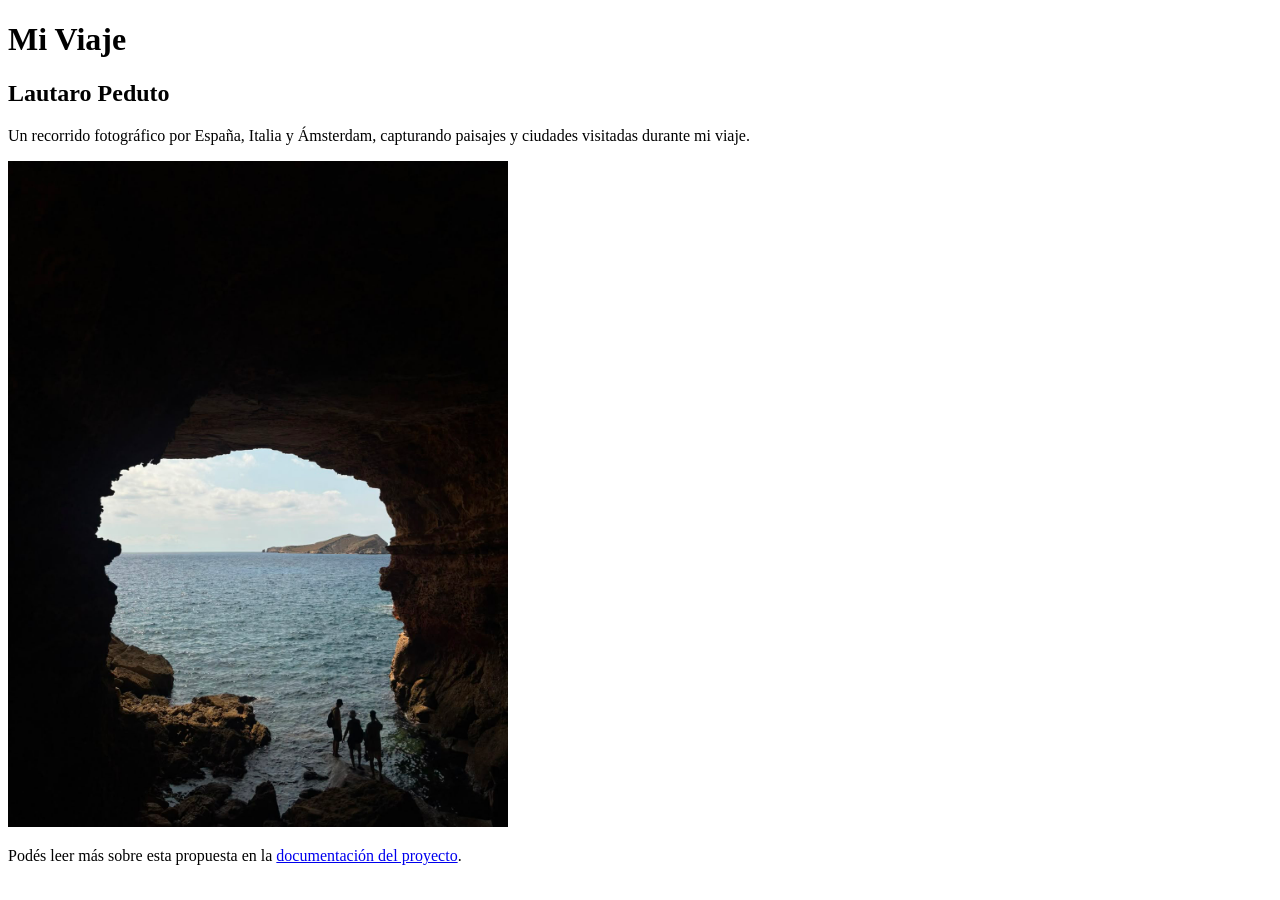
==== index.html @ b06846ab "Add initial HTML structure for 'Mi Viaje' page" ====
<!DOCTYPE html>
<html lang="es">
<head>
  <meta charset="UTF-8">
  <title>Mi Viaje</title>
</head>
<body>

  <h1>Mi Viaje</h1>
  <h2>Lautaro Peduto</h2>

  <p>
    Un recorrido fotográfico por España, Italia y Ámsterdam,
    capturando paisajes y ciudades visitadas durante mi viaje.
  </p>

  <img src="espana_1.jpeg" alt="Paisaje de España" width="500">

  <p>
    Podés leer más sobre esta propuesta en la
    <a href="README.md">documentación del proyecto</a>.
  </p>

</body>
</html>
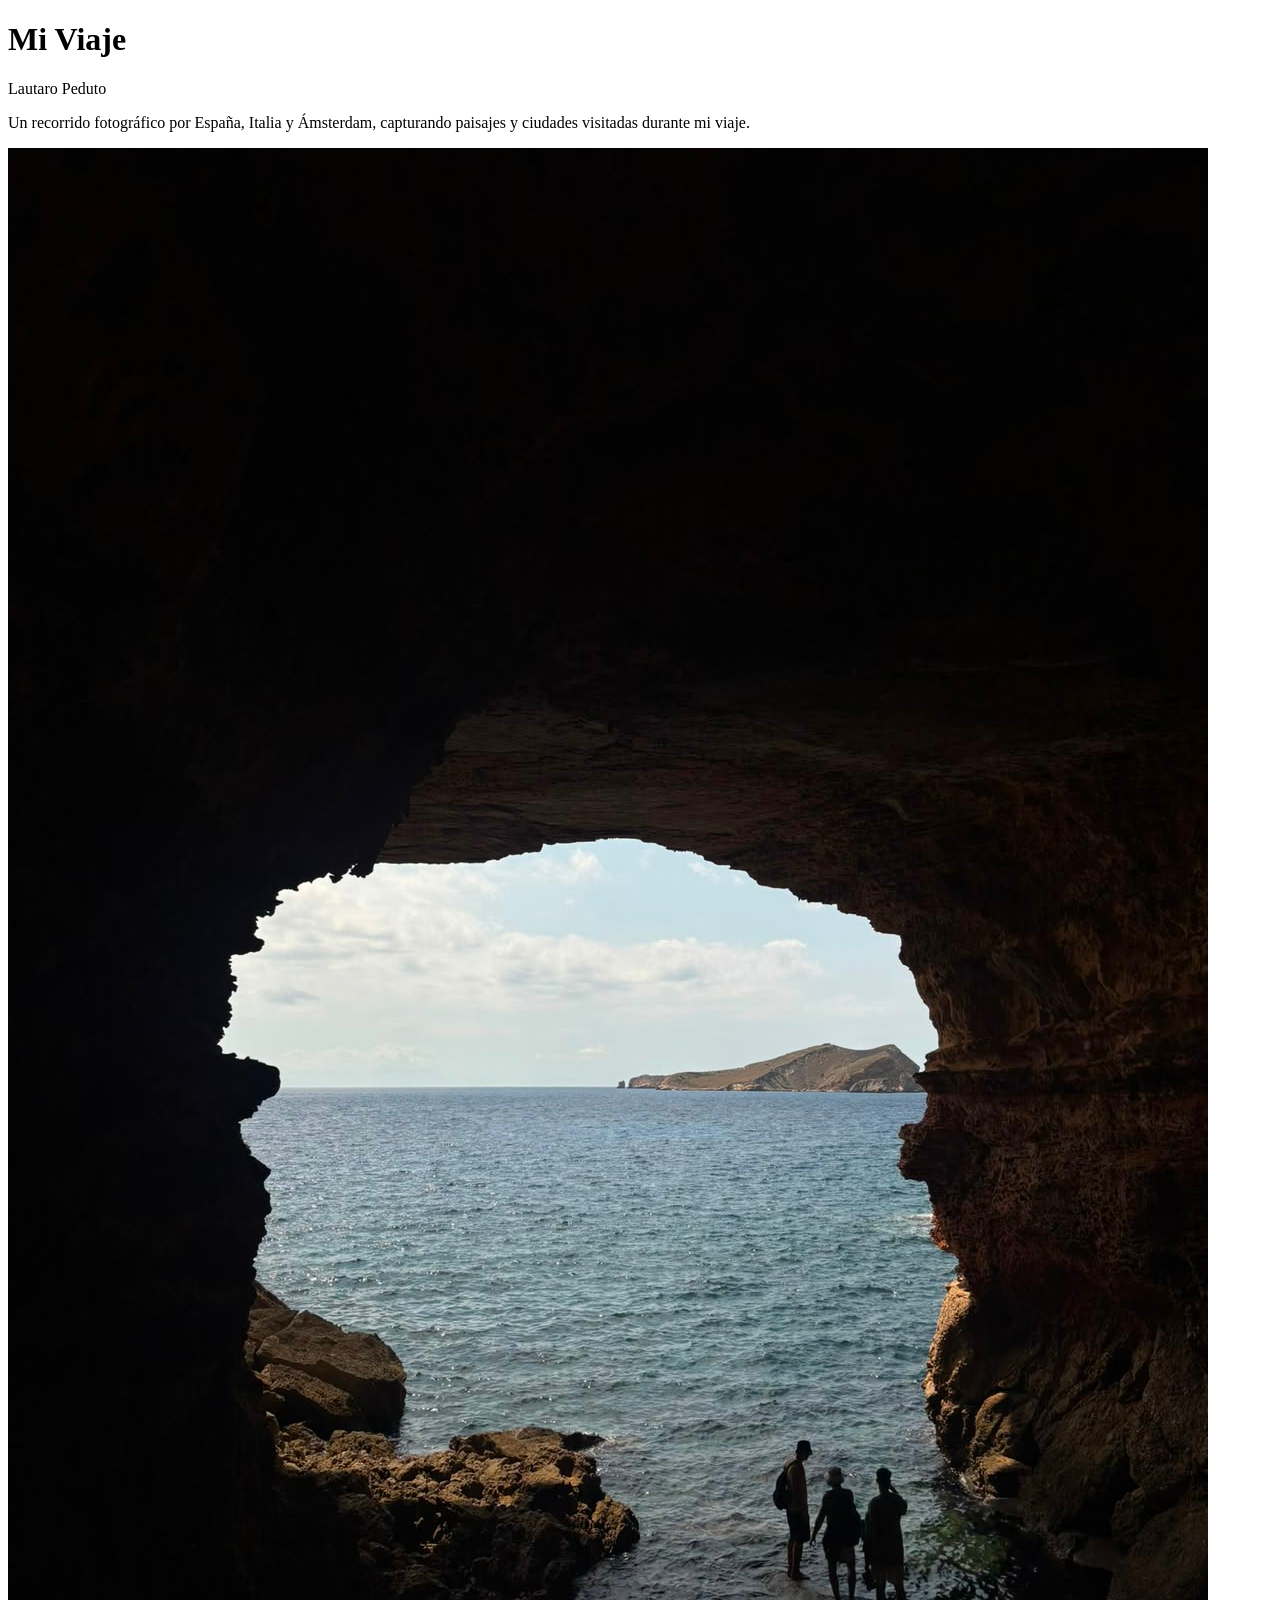
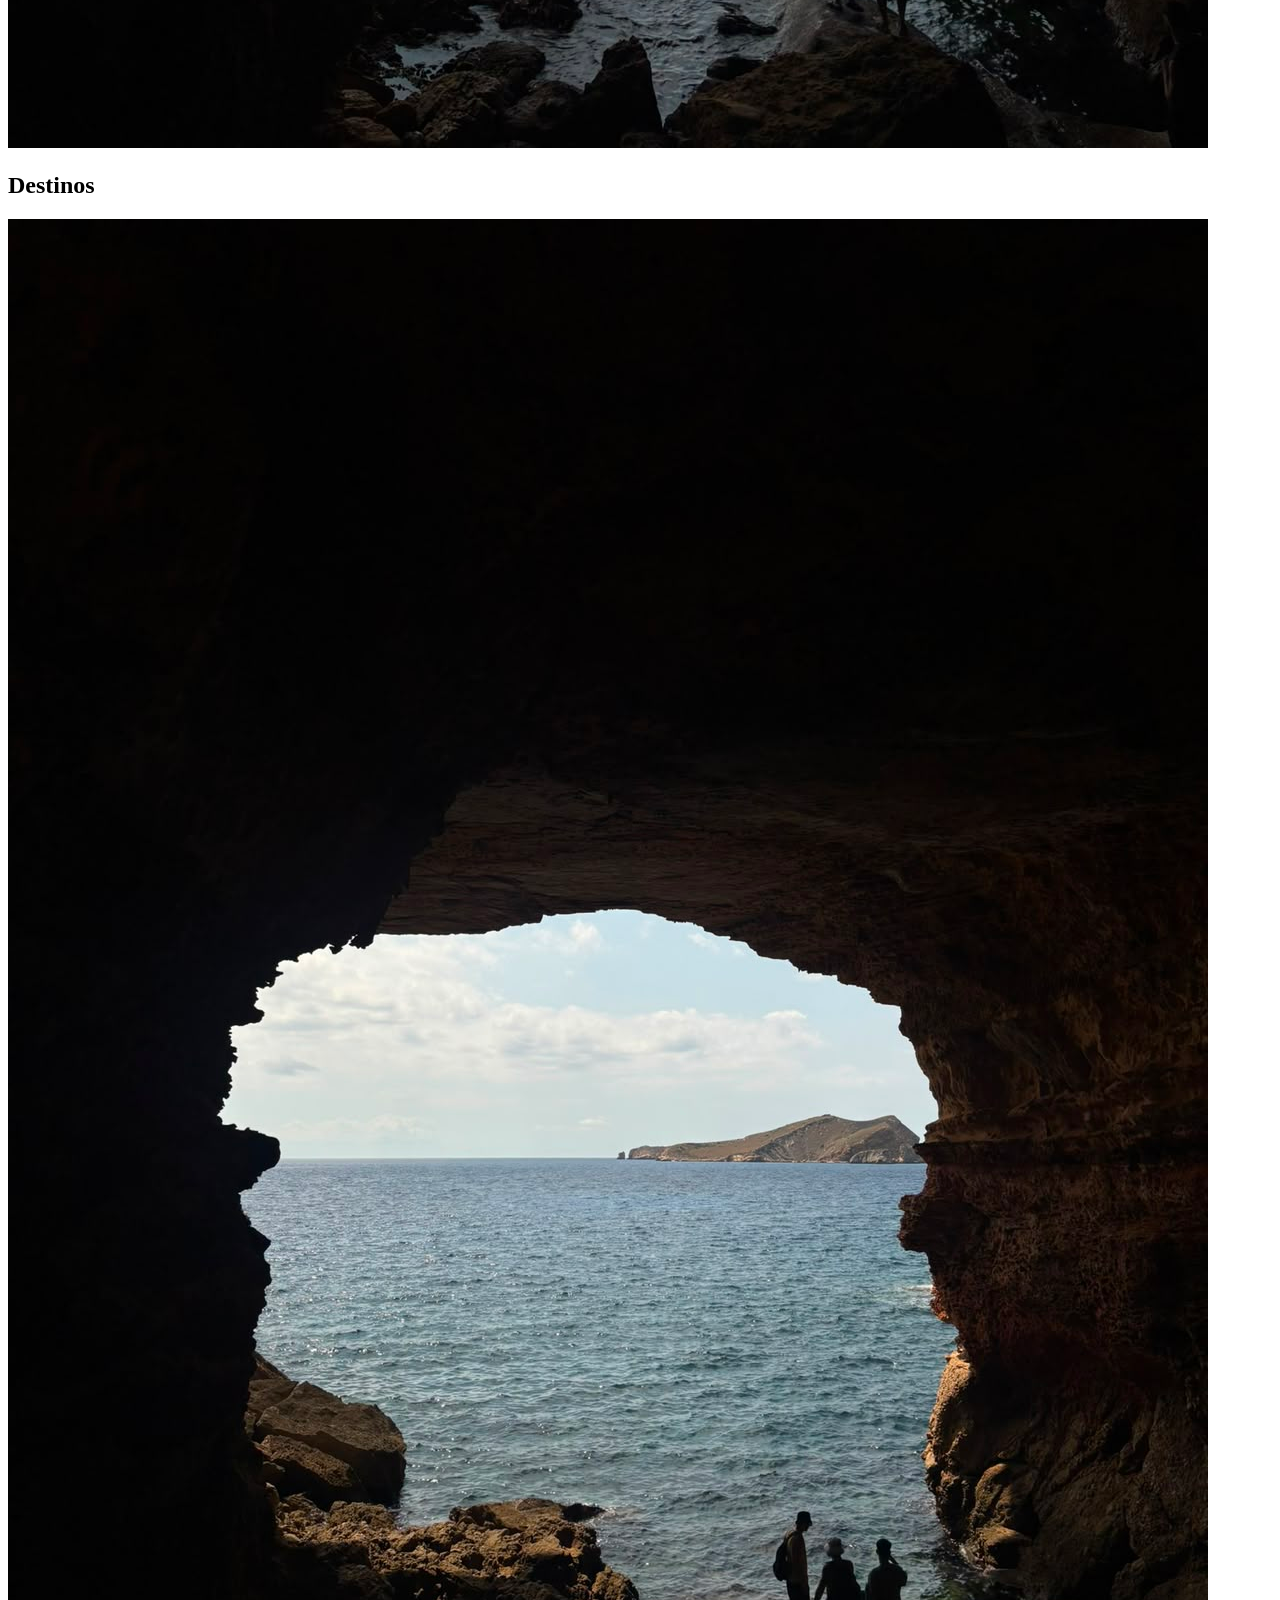
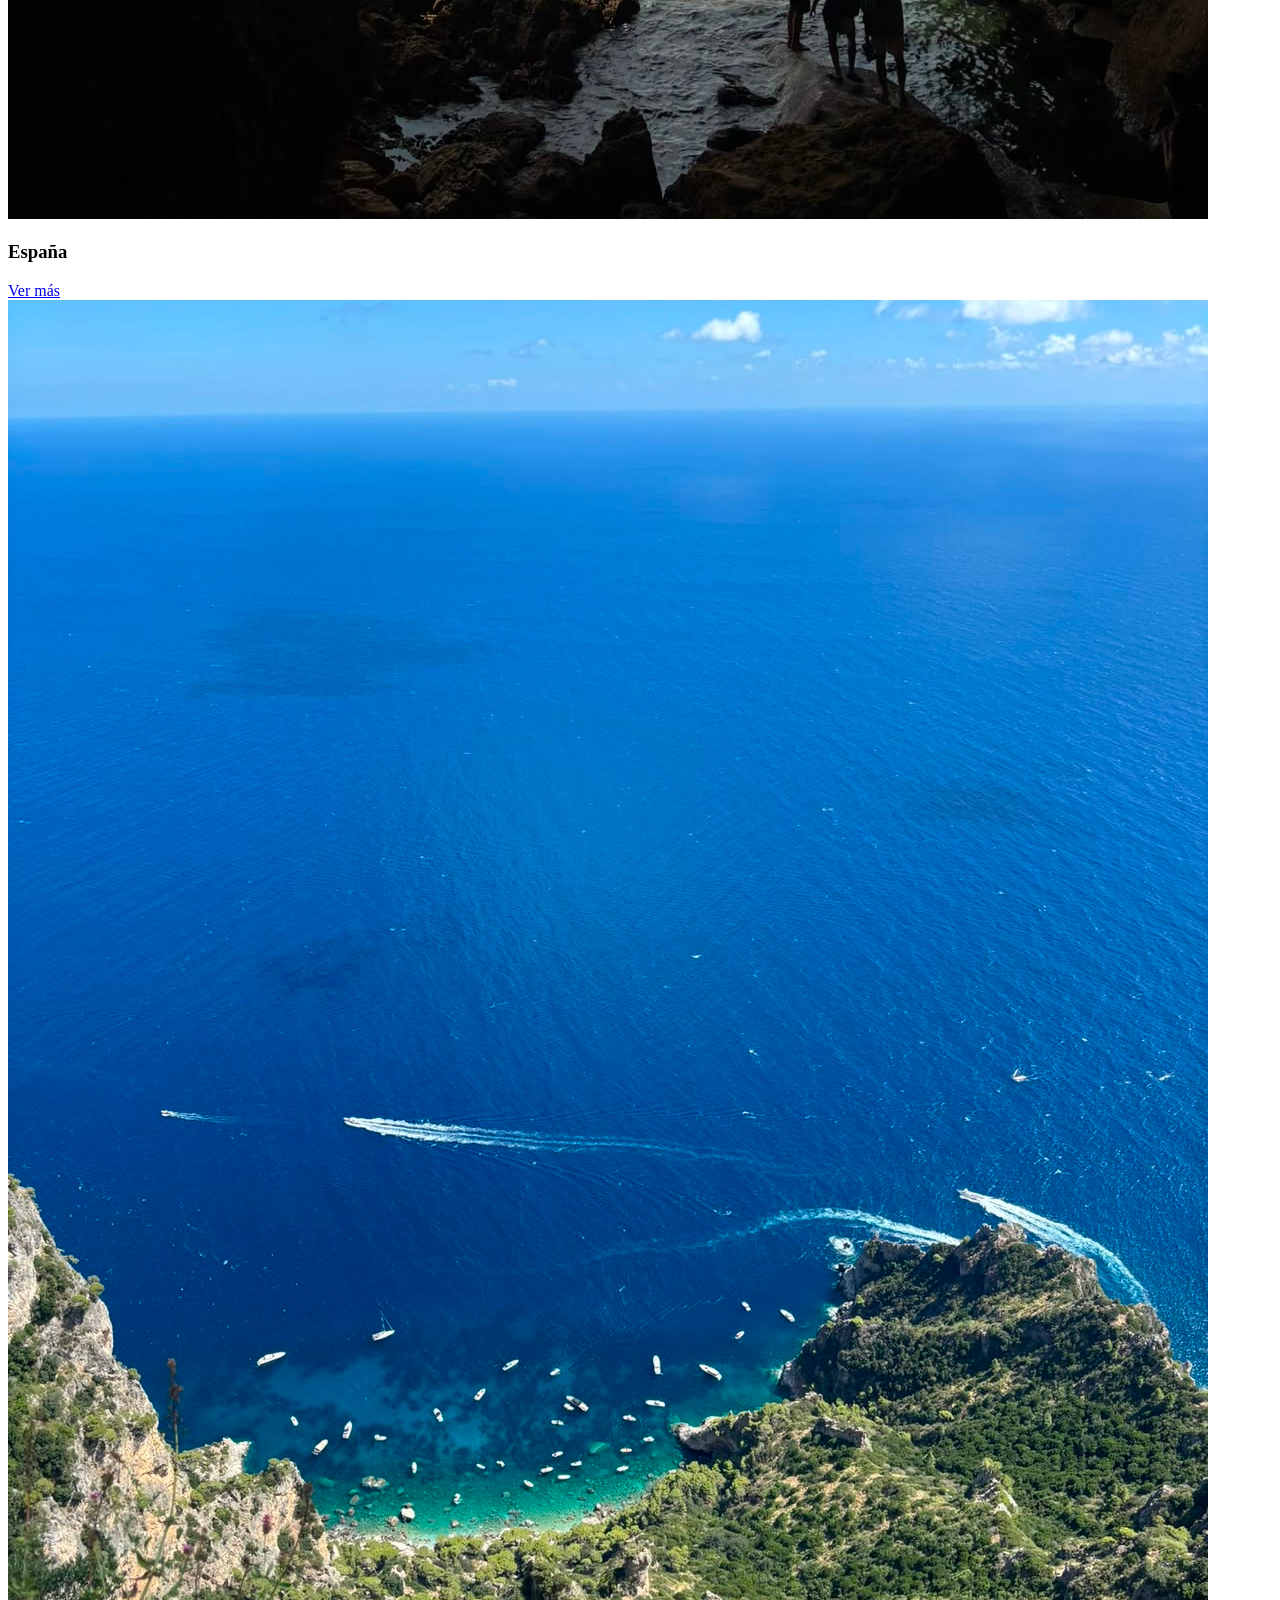
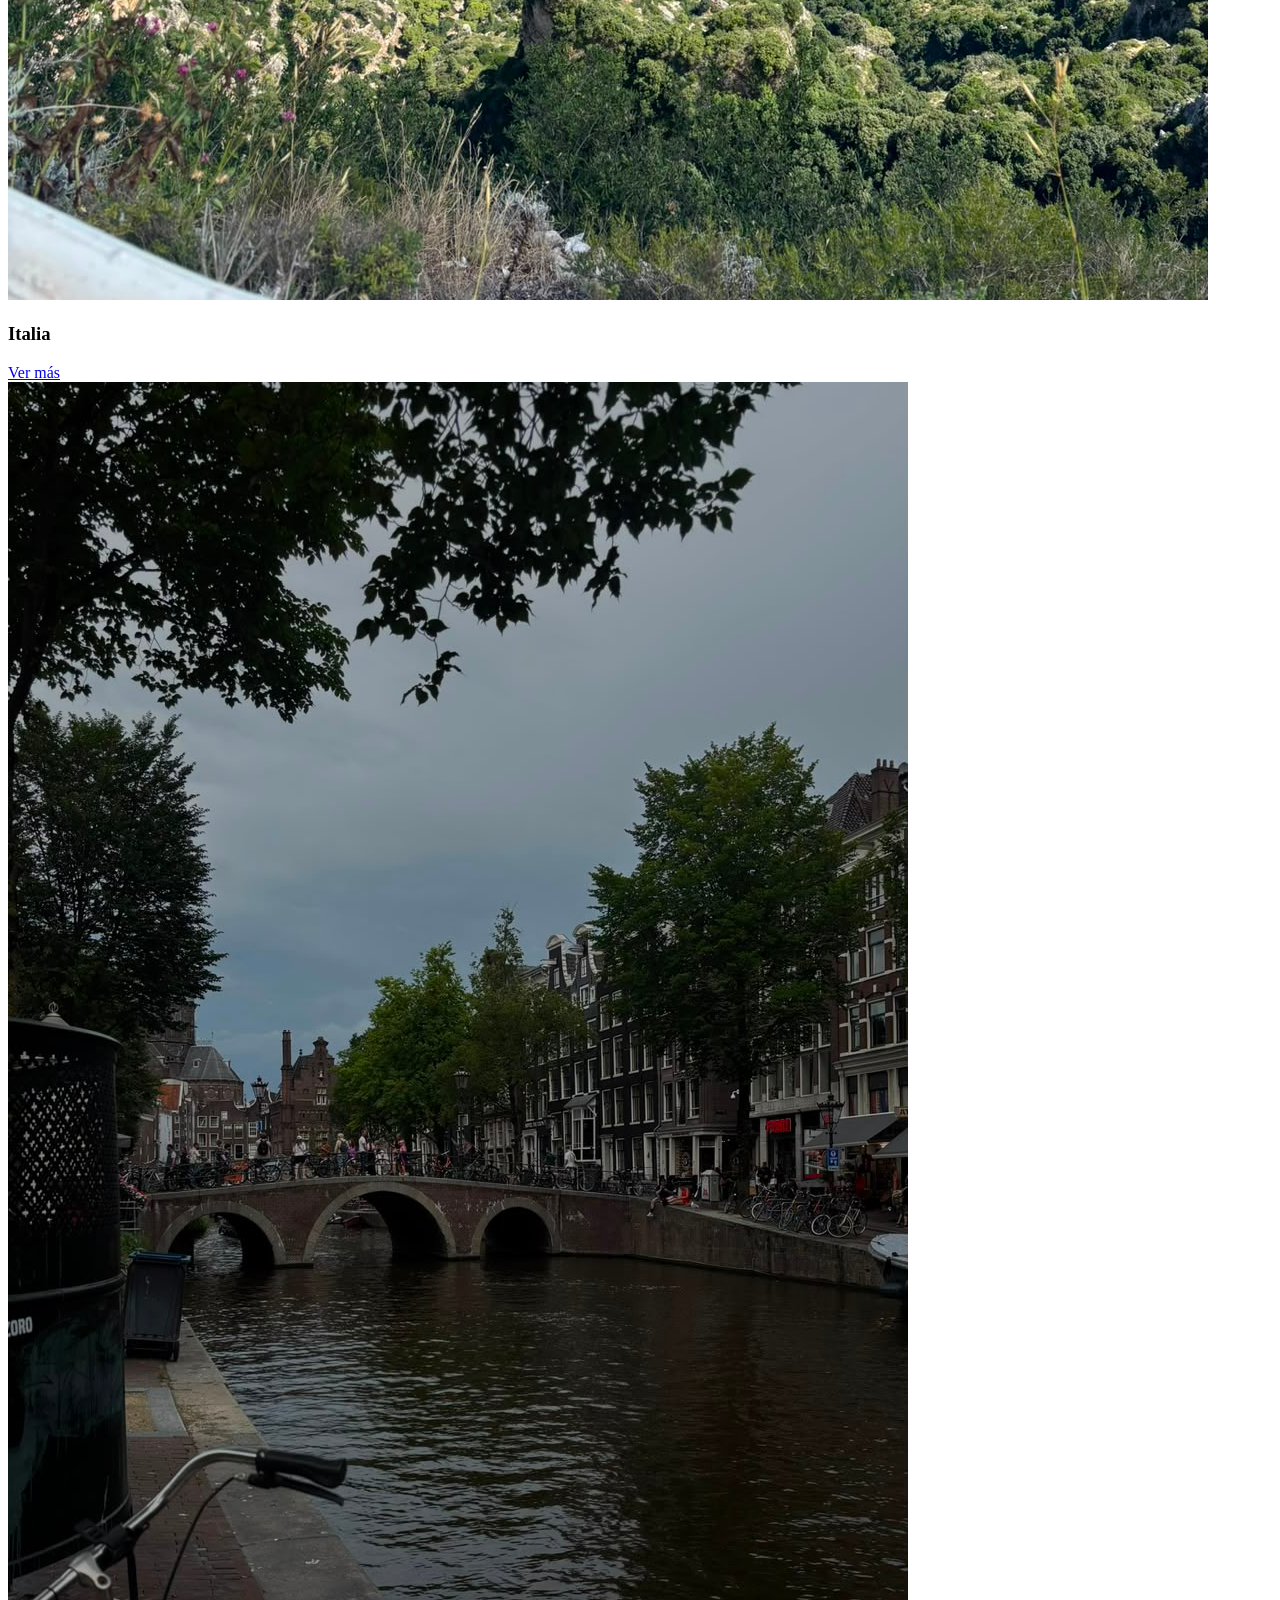
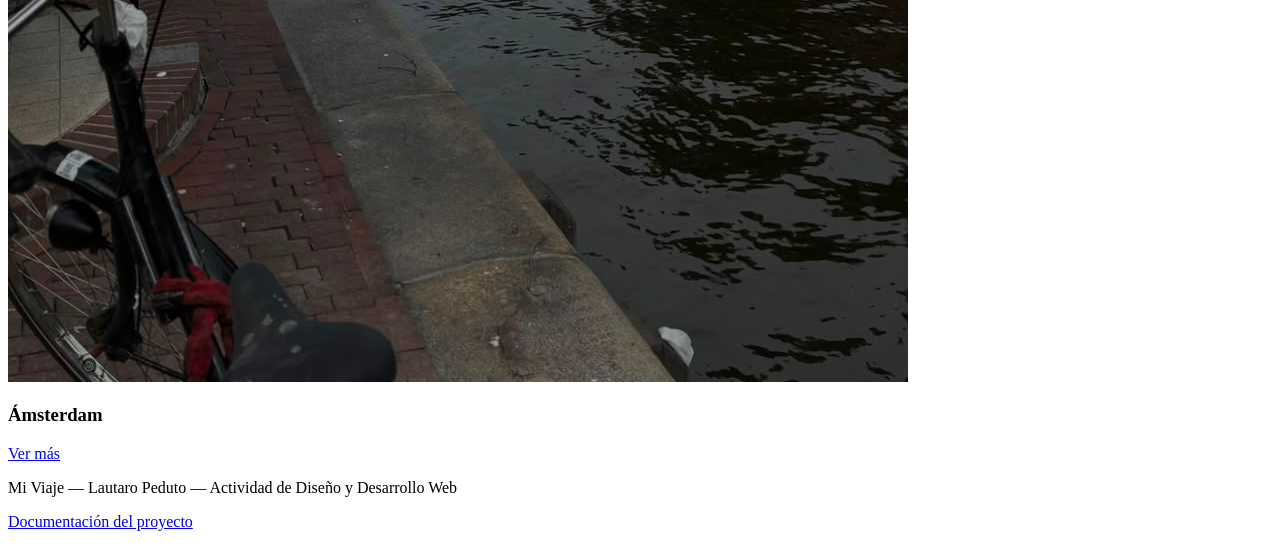
==== commit a0705757: "Update index.html" ====
--- a/index.html
+++ b/index.html
@@ -3,23 +3,54 @@
 <head>
   <meta charset="UTF-8">
   <title>Mi Viaje</title>
+  <link rel="stylesheet" href="css/style.css">
 </head>
 <body>
 
-  <h1>Mi Viaje</h1>
-  <h2>Lautaro Peduto</h2>
+  <header>
+    <h1>Mi Viaje</h1>
+    <p>Lautaro Peduto</p>
+  </header>
 
-  <p>
-    Un recorrido fotográfico por España, Italia y Ámsterdam,
-    capturando paisajes y ciudades visitadas durante mi viaje.
-  </p>
+  <main>
 
-  <img src="espana_1.jpeg" alt="Paisaje de España" width="500">
+    <section class="presentacion">
+      <p>
+        Un recorrido fotográfico por España, Italia y Ámsterdam,
+        capturando paisajes y ciudades visitadas durante mi viaje.
+      </p>
+      <img src="espana_1.jpeg" alt="Paisaje de España" class="imagen-principal">
+    </section>
 
-  <p>
-    Podés leer más sobre esta propuesta en la
-    <a href="README.md">documentación del proyecto</a>.
-  </p>
+    <section class="galeria">
+      <h2>Destinos</h2>
+
+      <div class="tarjeta">
+        <img src="espana_1.jpeg" alt="Visitando España con amigos">
+        <h3>España</h3>
+        <a href="espana.html">Ver más</a>
+      </div>
+
+      <div class="tarjeta">
+        <img src="italia_1.jpeg" alt="Visitando Italia con amigos">
+        <h3>Italia</h3>
+        <a href="italia.html">Ver más</a>
+      </div>
+
+      <div class="tarjeta">
+        <img src="amsterdam_1.jpeg" alt="Visitando Ámsterdam con amigos">
+        <h3>Ámsterdam</h3>
+        <a href="amsterdam.html">Ver más</a>
+      </div>
+
+    </section>
+
+  </main>
+
+  <footer>
+    <p>Mi Viaje — Lautaro Peduto — Actividad de Diseño y Desarrollo Web</p>
+    <p><a href="README.md">Documentación del proyecto</a></p>
+  </footer>
 
 </body>
 </html>
--- a/css/style.css
+++ b/css/style.css
@@ -0,0 +1 @@
+/* Estilos de Mi Viaje */
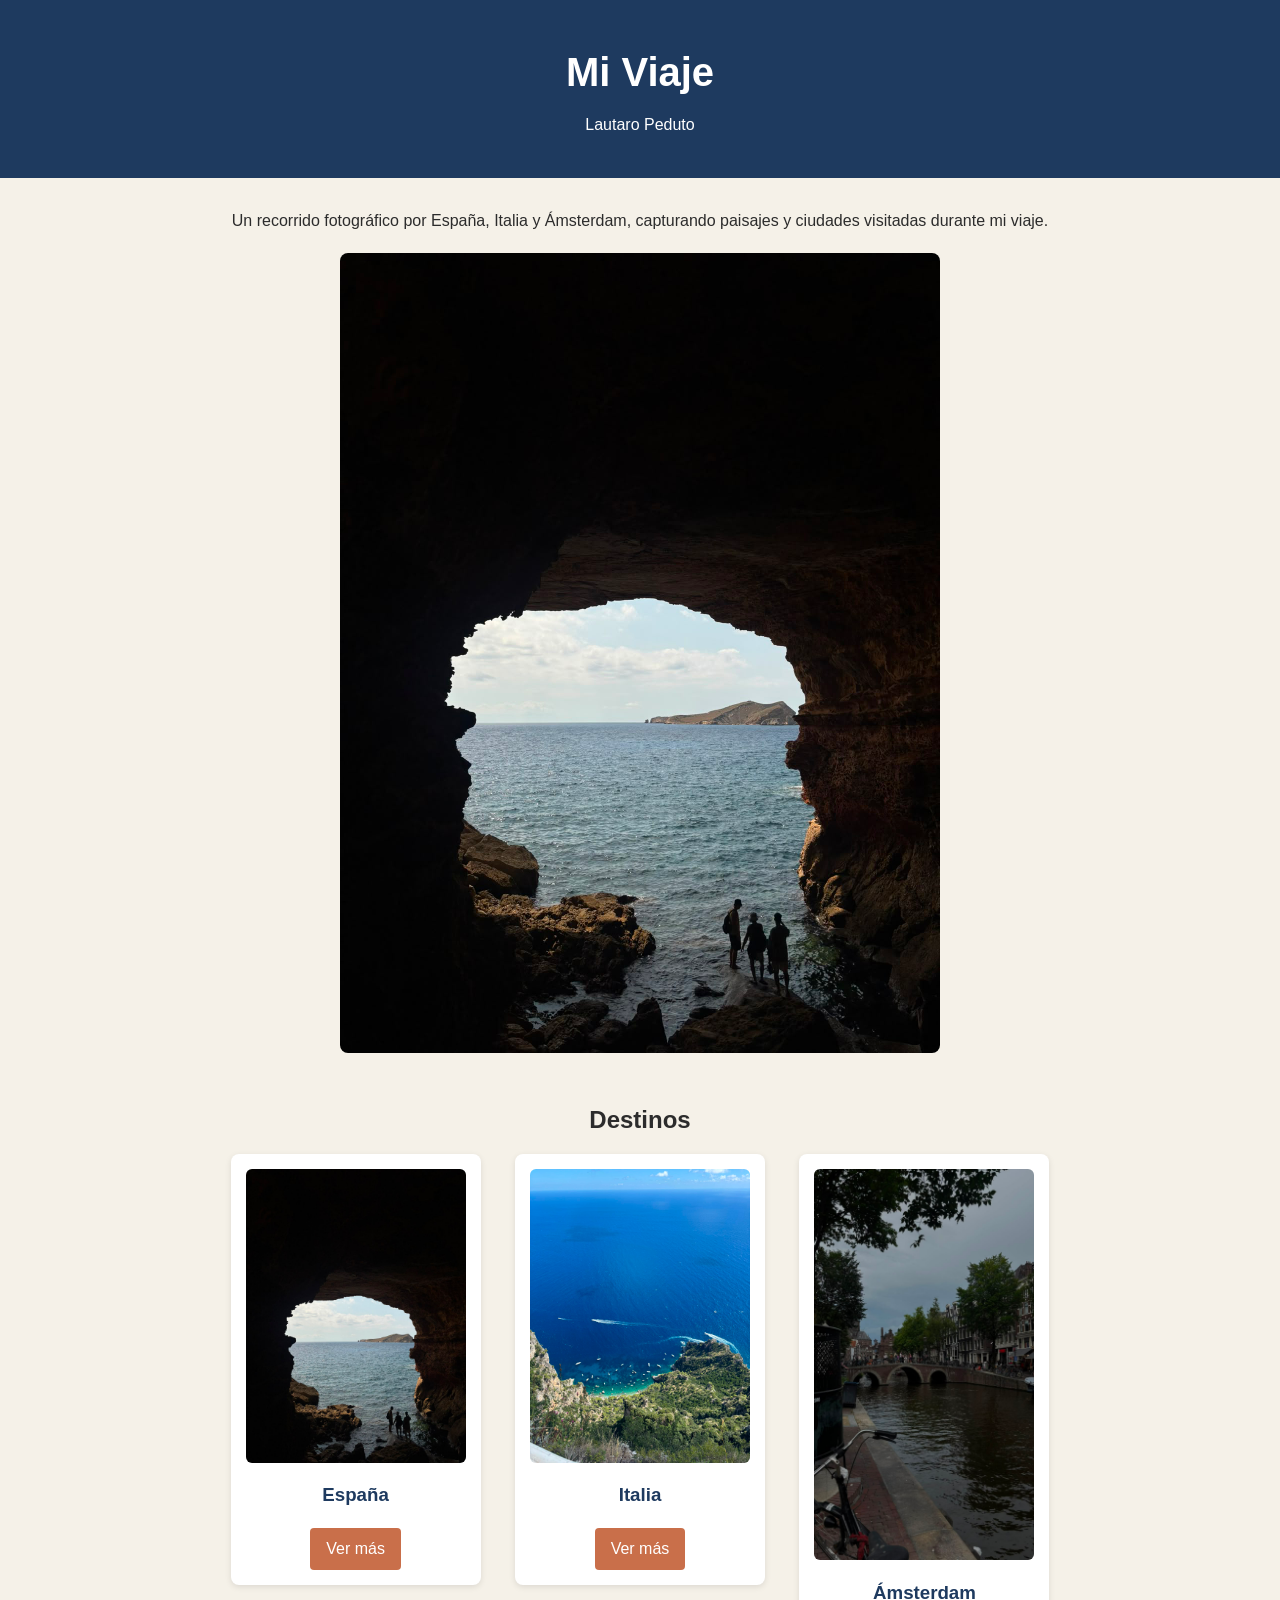
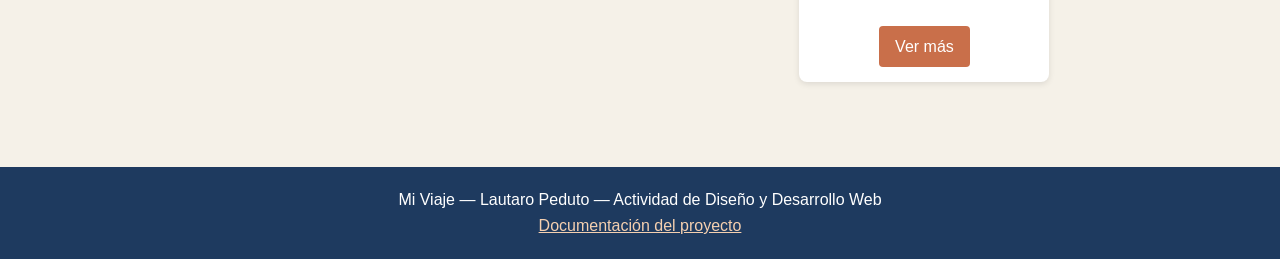
==== commit ff01e61a: "Update index.html" ====
--- a/index.html
+++ b/index.html
@@ -19,26 +19,26 @@
         Un recorrido fotográfico por España, Italia y Ámsterdam,
         capturando paisajes y ciudades visitadas durante mi viaje.
       </p>
-      <img src="espana_1.jpeg" alt="Paisaje de España" class="imagen-principal">
+      <img src="img/espana_1.jpeg" alt="Paisaje de España" class="imagen-principal">
     </section>
 
     <section class="galeria">
       <h2>Destinos</h2>
 
       <div class="tarjeta">
-        <img src="espana_1.jpeg" alt="Visitando España con amigos">
+        <img src="img/espana_1.jpeg" alt="Visitando España con amigos">
         <h3>España</h3>
         <a href="espana.html">Ver más</a>
       </div>
 
       <div class="tarjeta">
-        <img src="italia_1.jpeg" alt="Visitando Italia con amigos">
+        <img src="img/italia_1.jpeg" alt="Visitando Italia con amigos">
         <h3>Italia</h3>
         <a href="italia.html">Ver más</a>
       </div>
 
       <div class="tarjeta">
-        <img src="amsterdam_1.jpeg" alt="Visitando Ámsterdam con amigos">
+        <img src="img/amsterdam_1.jpeg" alt="Visitando Ámsterdam con amigos">
         <h3>Ámsterdam</h3>
         <a href="amsterdam.html">Ver más</a>
       </div>
--- a/css/style.css
+++ b/css/style.css
@@ -1 +1,124 @@
-/* Estilos de Mi Viaje */
+* {
+  margin: 0;
+  padding: 0;
+  box-sizing: border-box;
+}
+
+body {
+  font-family: 'Segoe UI', Arial, sans-serif;
+  background-color: #f5f1e8;
+  color: #2c2c2c;
+  line-height: 1.6;
+}
+
+header {
+  background-color: #1e3a5f;
+  color: #ffffff;
+  text-align: center;
+  padding: 40px 20px;
+}
+
+header h1 {
+  font-size: 2.5rem;
+  margin-bottom: 8px;
+}
+
+footer {
+  background-color: #1e3a5f;
+  color: #ffffff;
+  text-align: center;
+  padding: 20px;
+  margin-top: 40px;
+}
+
+footer a {
+  color: #f5d0b0;
+}
+
+main {
+  max-width: 1400px;
+  margin: 0 auto;
+  padding: 30px 20px;
+}
+
+.presentacion {
+  text-align: center;
+  margin-bottom: 40px;
+}
+
+.imagen-principal {
+  width: 100%;
+  max-width: 600px;
+  border-radius: 8px;
+  margin-top: 20px;
+}
+
+.galeria {
+  text-align: center;
+}
+
+.tarjeta {
+  display: inline-block;
+  background-color: #ffffff;
+  border-radius: 8px;
+  padding: 15px;
+  margin: 15px;
+  width: 250px;
+  box-shadow: 0 2px 6px rgba(0,0,0,0.1);
+  vertical-align: top;
+}
+
+.tarjeta img {
+  width: 100%;
+  border-radius: 6px;
+}
+
+.tarjeta h3 {
+  color: #1e3a5f;
+  margin: 10px 0;
+}
+
+.tarjeta a {
+  display: inline-block;
+  background-color: #c96f4a;
+  color: #ffffff;
+  padding: 8px 16px;
+  border-radius: 4px;
+  text-decoration: none;
+  margin-top: 8px;
+}
+
+.tarjeta a:hover {
+  background-color: #a85736;
+}
+
+.galeria-fotos {
+  display: grid;
+  grid-template-columns: repeat(auto-fit, minmax(250px, 1fr));
+  gap: 20px;
+  justify-content: center;
+  margin-top: 20px;
+}
+
+.galeria-fotos img {
+  width: 100%;
+  height: 450px;
+  object-fit: cover;
+  background-color: #e8e2d4;
+  border-radius: 8px;
+}
+
+a {
+  color: #1e3a5f;
+}
+
+.volver {
+  display: inline-block;
+  margin-top: 30px;
+  font-weight: bold;
+  text-decoration: none;
+}
+
+.volver:hover {
+  text-decoration: underline;
+}
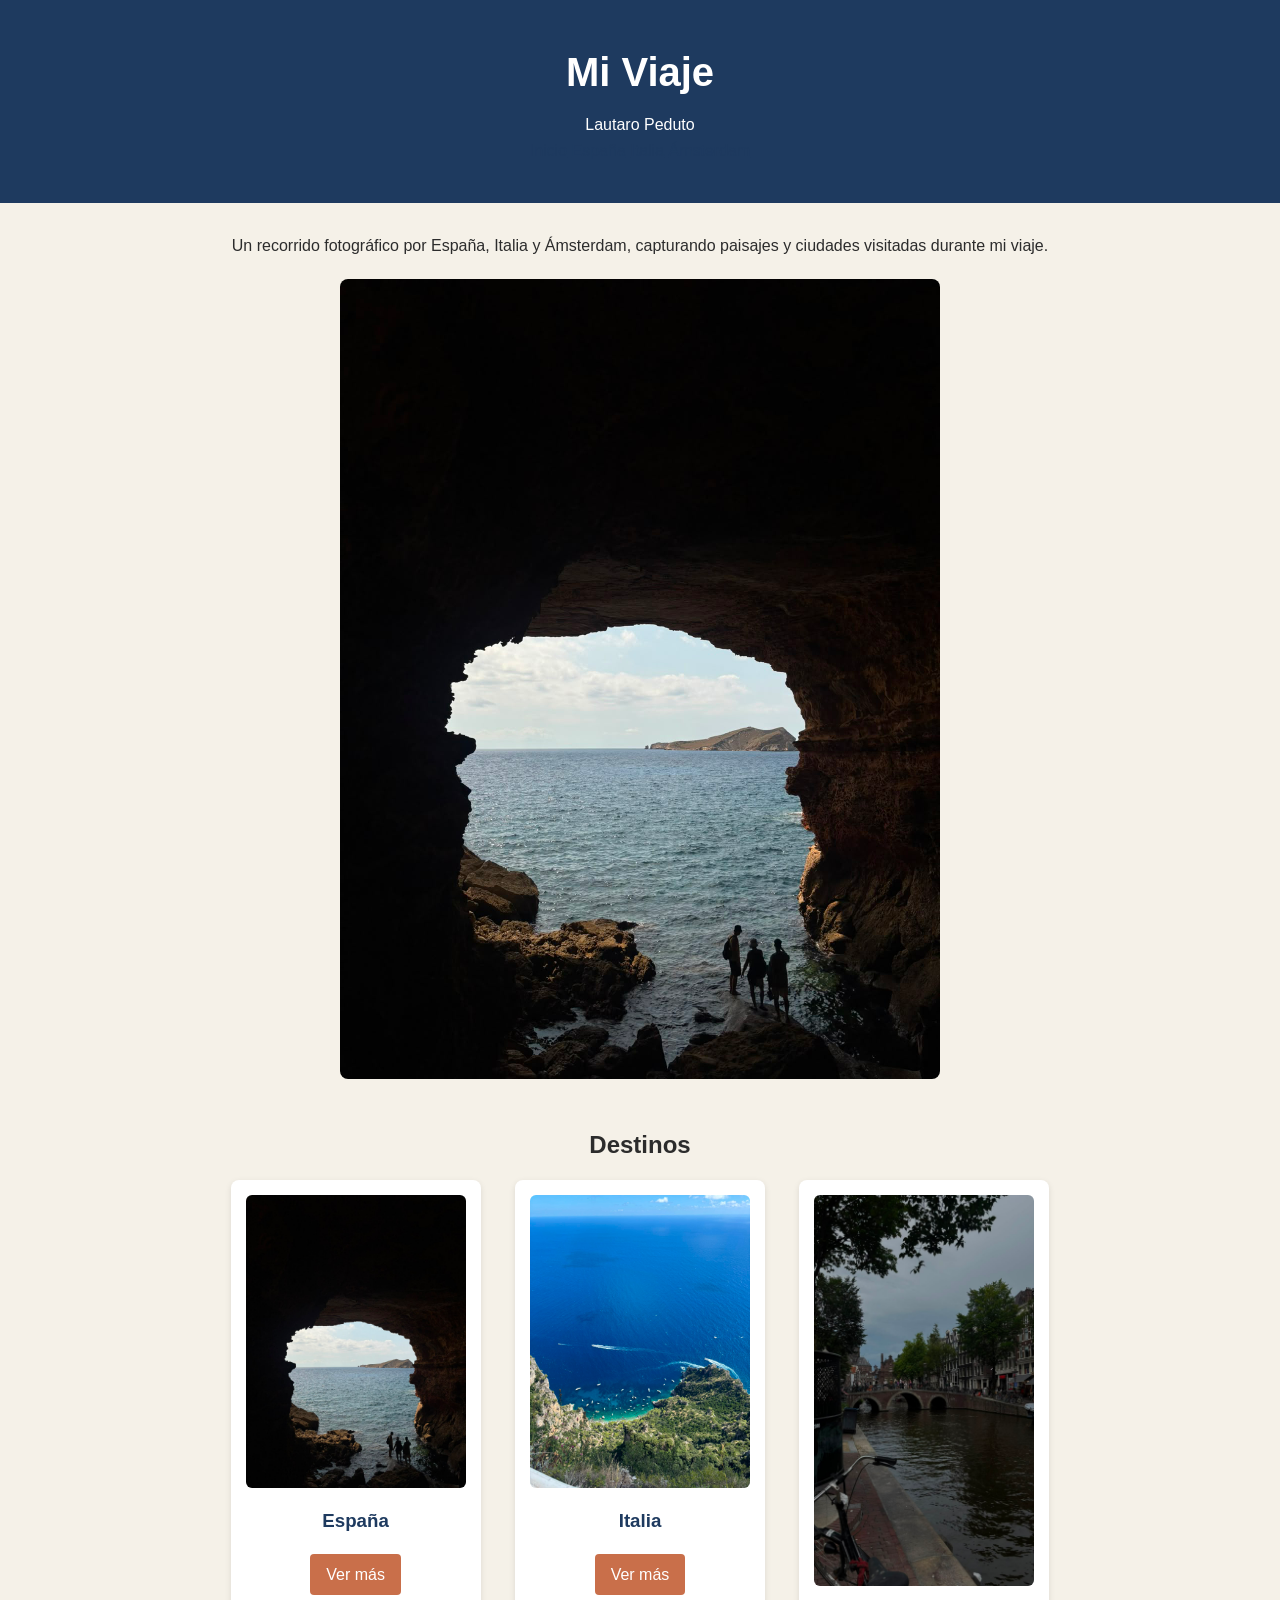
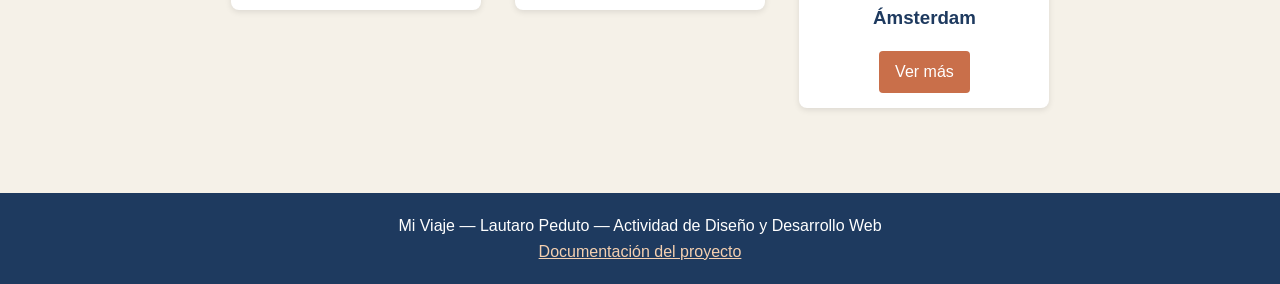
==== commit 34a541ef: "Add navigation links to header in index.html" ====
--- a/index.html
+++ b/index.html
@@ -10,6 +10,12 @@
   <header>
     <h1>Mi Viaje</h1>
     <p>Lautaro Peduto</p>
+    <nav>
+      <a href="index.html" class="nav-link">Inicio</a>
+      <a href="espana.html" class="nav-link">España</a>
+      <a href="italia.html" class="nav-link">Italia</a>
+      <a href="amsterdam.html" class="nav-link">Ámsterdam</a>
+    </nav>
   </header>
 
   <main>
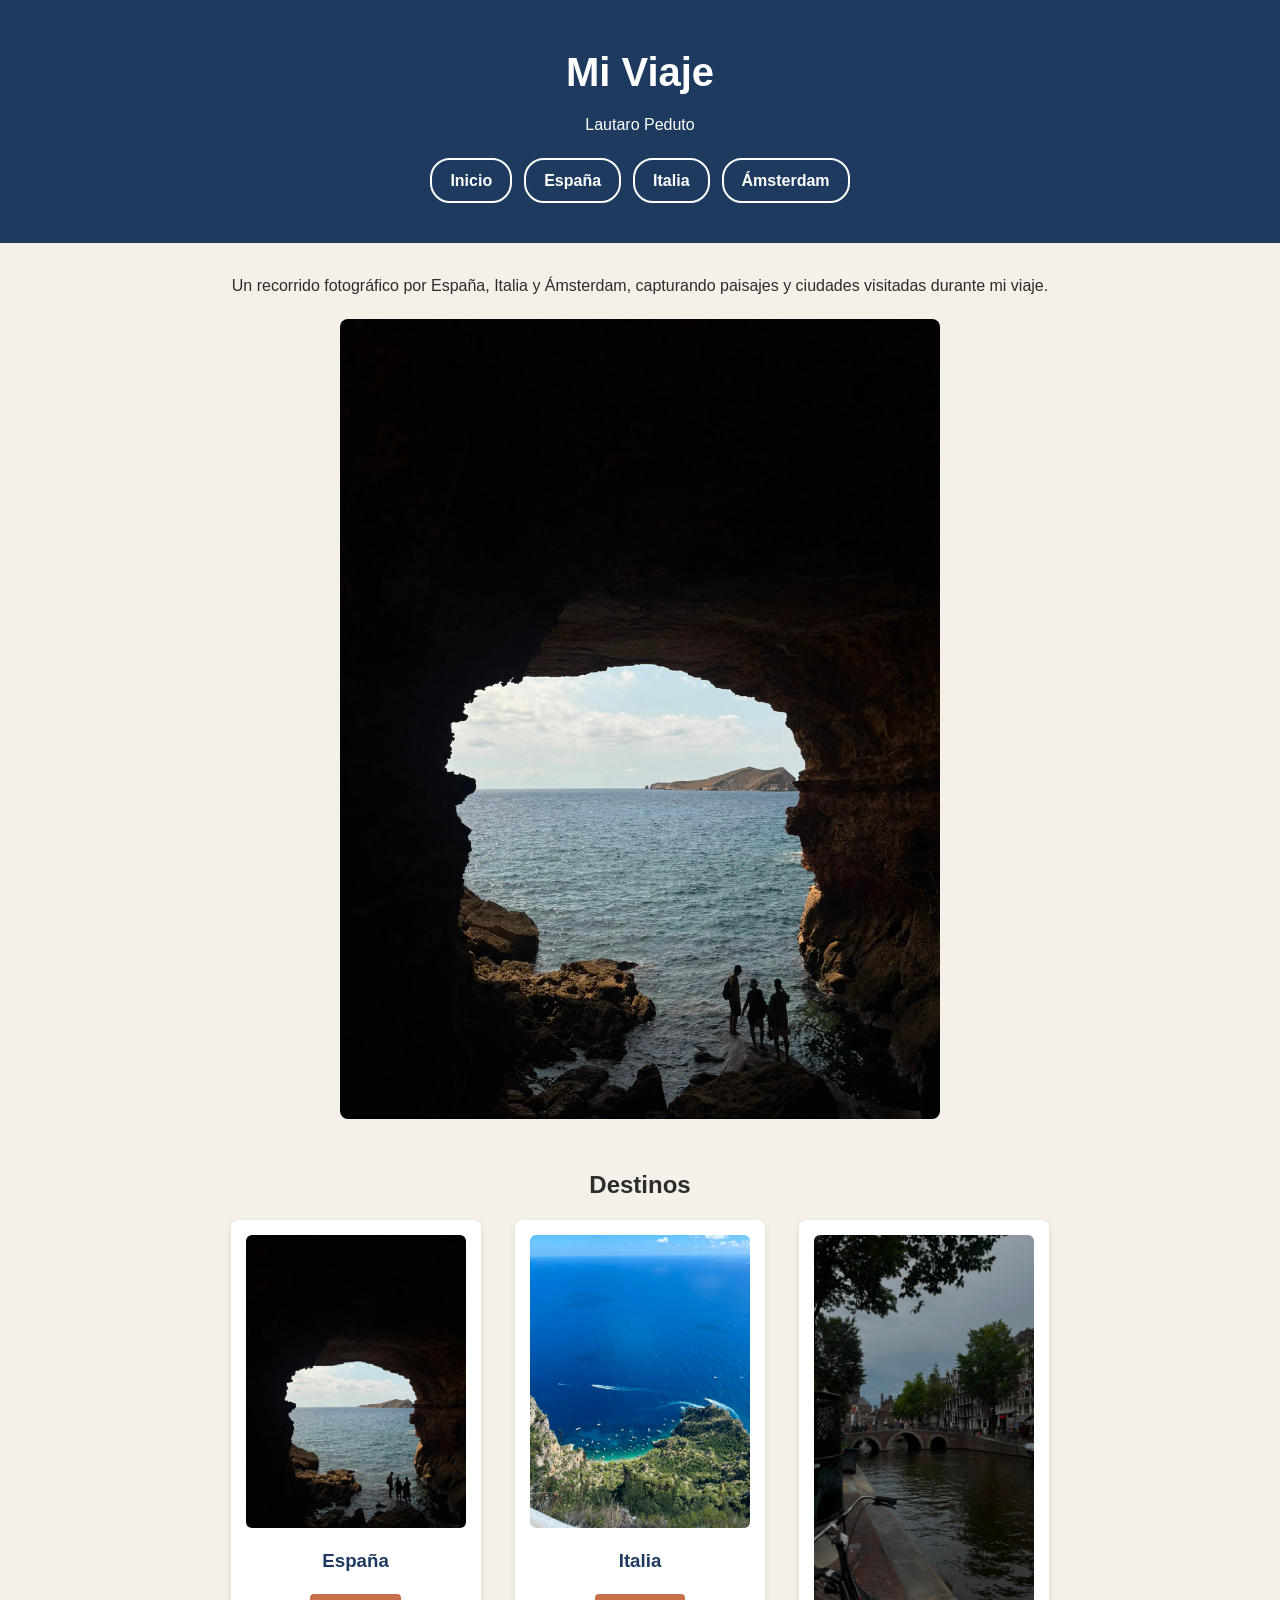
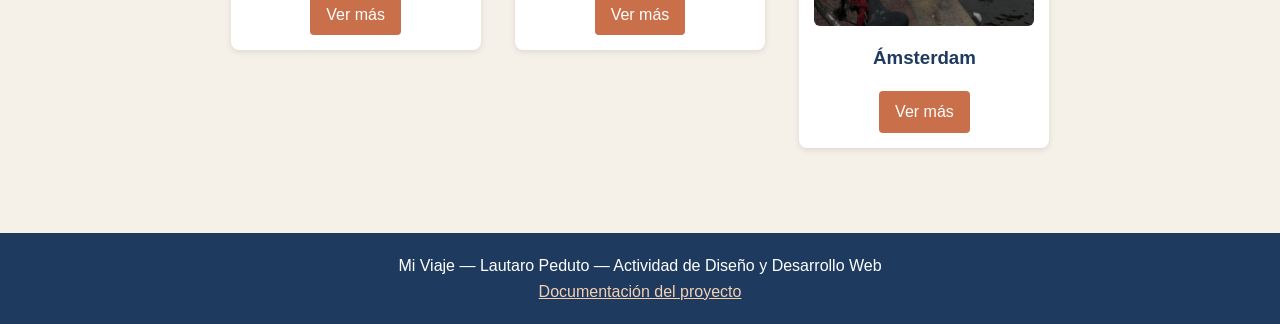
==== commit 1aa8d2d4: "Add viewport meta tag for responsive design" ====
--- a/index.html
+++ b/index.html
@@ -2,6 +2,7 @@
 <html lang="es">
 <head>
   <meta charset="UTF-8">
+  <meta name="viewport" content="width=device-width, initial-scale=1.0">
   <title>Mi Viaje</title>
   <link rel="stylesheet" href="css/style.css">
 </head>
--- a/css/style.css
+++ b/css/style.css
@@ -111,14 +111,25 @@
 a {
   color: #1e3a5f;
 }
-
-.volver {
-  display: inline-block;
-  margin-top: 30px;
-  font-weight: bold;
-  text-decoration: none;
+nav {
+  margin-top: 20px;
+  display: flex;
+  justify-content: center;
+  gap: 12px;
+  flex-wrap: wrap;
 }
 
-.volver:hover {
-  text-decoration: underline;
+.nav-link {
+  color: #ffffff;
+  text-decoration: none;
+  padding: 8px 18px;
+  border: 2px solid #ffffff;
+  border-radius: 20px;
+  font-weight: bold;
+  transition: background-color 0.2s, color 0.2s;
 }
+
+.nav-link:hover {
+  background-color: #ffffff;
+  color: #1e3a5f;
+}
